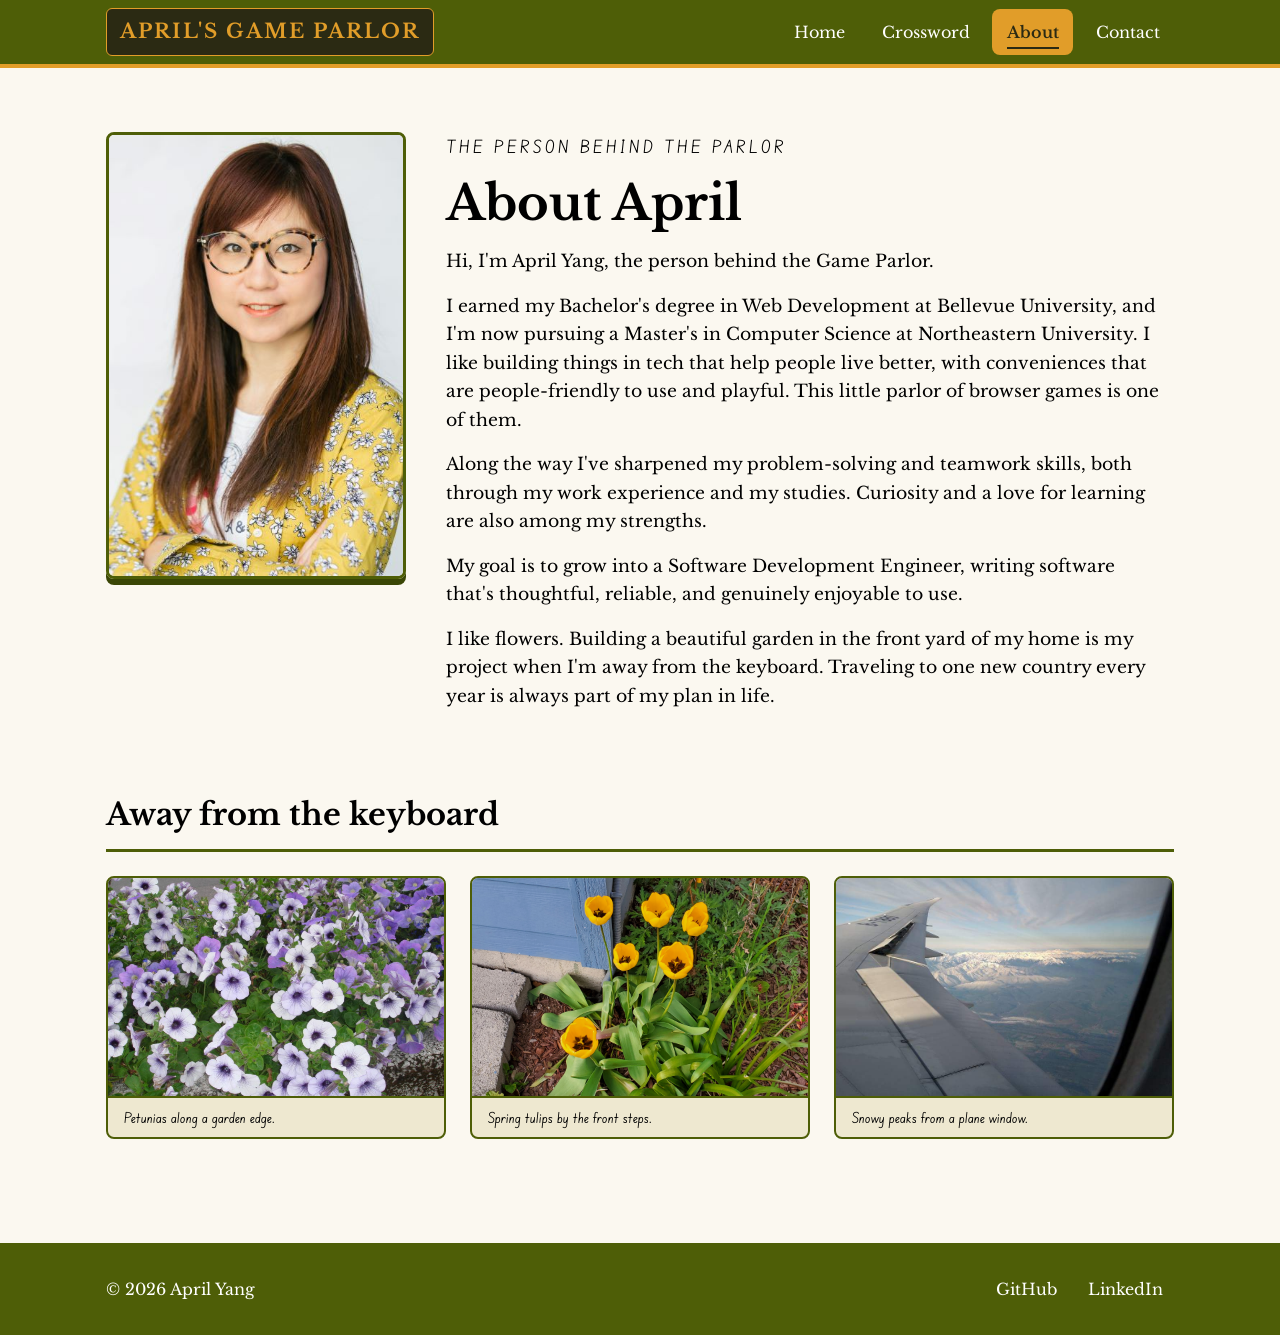
==== about.html @ 03cb05e6 "updated index.html and style.css, added about.html, contact.html, and images file" ====
<!--
  Title: The Game Parlor — About
  Author: April Yang
  Description: about.html — About page (CS5610 Project 1)
  Styles: shared in style.css
  Note: Real <img> elements with meaningful alt text (portrait + photo strip).
        No id attributes; nav/footer match the other pages.
-->
<!DOCTYPE html>
<html lang="en">
  <head>
    <meta charset="UTF-8" />
    <meta name="viewport" content="width=device-width, initial-scale=1.0" />
    <title>About April — April's Game Parlor</title>

    <link rel="preconnect" href="https://fonts.googleapis.com" />
    <link rel="preconnect" href="https://fonts.gstatic.com" crossorigin />
    <link
      href="https://fonts.googleapis.com/css2?family=Edu+SA+Beginner:wght@400;500;600&family=Libre+Baskerville:wght@400;700&display=swap"
      rel="stylesheet"
    />
    <link rel="stylesheet" href="./style.css" />
  </head>

  <body>
    <!-- ================= NAVBAR (same on every page) ================= -->
    <header class="site-header">
      <nav class="nav-inner" aria-label="Main navigation">
        <a class="brand" href="./index.html">April's Game Parlor</a>
        <ul class="nav-list">
          <li><a href="./index.html">Home</a></li>
          <li><a href="./crossword.html">Crossword</a></li>
          <li><a href="./about.html" aria-current="page">About</a></li>
          <li><a href="./contact.html">Contact</a></li>
        </ul>
      </nav>
    </header>

    <main>
      <!-- ================= INTRO: portrait + bio ================= -->
      <section class="about-intro" aria-label="About April">
        <figure class="portrait">
          <img
            src="./images/april-portrait.jpg"
            width="408"
            height="612"
            alt="April Yang, smiling, with long auburn hair and tortoiseshell glasses, wearing a yellow floral jacket"
          />
        </figure>

        <div class="bio">
          <p class="eyebrow">The person behind the parlor</p>
          <h1>About April</h1>

          <p>Hi, I'm April Yang, the person behind the Game Parlor.</p>

          <p>
            I earned my Bachelor's degree in Web Development at Bellevue
            University, and I'm now pursuing a Master's in Computer Science at
            Northeastern University. I like building things in tech that help
            people live better, with conveniences that are people-friendly to
            use and playful. This little parlor of browser games is one of them.
          </p>

          <p>
            Along the way I've sharpened my problem-solving and teamwork skills,
            both through my work experience and my studies. Curiosity and a love
            for learning are also among my strengths.
          </p>

          <p>
            My goal is to grow into a Software Development Engineer, writing
            software that's thoughtful, reliable, and genuinely enjoyable to use.
          </p>

          <p>
            I like flowers. Building a beautiful garden in the front yard of my
            home is my project when I'm away from the keyboard. Traveling to one
            new country every year is always part of my plan in life.
          </p>
        </div>
      </section>

      <!-- ================= PHOTO STRIP ================= -->
      <section class="gallery" aria-label="A few of my photos">
        <h2>Away from the keyboard</h2>
        <div class="photo-strip">
          <figure>
            <img
              src="./images/purple-flowers.jpg"
              width="640"
              height="480"
              loading="lazy"
              alt="A dense bed of purple-and-white petunias with dark violet veins"
            />
            <figcaption>Petunias along a garden edge.</figcaption>
          </figure>

          <figure>
            <img
              src="./images/yellow-tulips.jpg"
              width="1200"
              height="900"
              loading="lazy"
              alt="Six yellow tulips with dark centers blooming beside a blue house wall"
            />
            <figcaption>Spring tulips by the front steps.</figcaption>
          </figure>

          <figure>
            <img
              src="./images/mountains-from-plane.jpg"
              width="960"
              height="540"
              loading="lazy"
              alt="Snow-capped mountains and green valleys seen from an airplane window, with the wing in view"
            />
            <figcaption>Snowy peaks from a plane window.</figcaption>
          </figure>
        </div>
      </section>
    </main>

    <!-- ================= FOOTER (same on every page) ================= -->
    <footer class="site-footer">
      <div class="footer-inner">
        <p class="copyright">&copy; 2026 April Yang</p>
        <ul class="social">
          <li>
            <a href="https://github.com/aprilyanggarwood" target="_blank" rel="noopener">
              GitHub
            </a>
          </li>
          <li>
            <a href="https://www.linkedin.com/in/ying-april-yang-a9bb8720/" target="_blank" rel="noopener">
              LinkedIn
            </a>
          </li>
        </ul>
      </div>
    </footer>
  </body>
</html>
---- style.css ----
/* ============================================================
   The Game Parlor — shared stylesheet
   Author: April Yang
   Used by: index.html, crossword.html, about.html, contact.html
   ============================================================ */

/* ============================================================
   DESIGN TOKENS — defined once, reused everywhere
   (Project 1 requires custom properties for colors + spacing)
   ============================================================ */
:root {
  /* created palette, tuned for 4.5:1 contrast */
  --olive: #4e5e07;         /* olive — accents, borders, grid */
  --olive-deep: #3a4605;    /* deeper olive */
  --gold: #e19d29;     /* yellow-brown — wordmark, on the dark plaque */
  --plaque: #2b2a13;   /* dark backing so gold text clears 4.5:1 */
  --cream: #eee8d0;          /* card surface */
  --paper: #fbf8f0;          /* page background */
  --ink: #000000;            /* body text — black */
  --ink-soft: #5a4f63;       /* secondary text */
  --white: #ffffff;

  /* spacing scale */
  --sp-1: 0.5rem;
  --sp-2: 1rem;
  --sp-3: 1.5rem;
  --sp-4: 2.5rem;
  --sp-5: 4rem;

  /* type */
  --font-head: "Libre Baskerville", Georgia, serif;
  --font-play: "Edu SA Beginner", "Comic Sans MS", cursive;

  --radius: 8px;
  --line: 3px solid var(--olive);
}

*,
*::before,
*::after {
  box-sizing: border-box;
}

html {
  scroll-behavior: smooth;
}

body {
  margin: 0;
  min-height: 100vh;
  display: flex;
  flex-direction: column;
  font-family: var(--font-head);
  color: var(--ink);
  background-color: var(--paper);
  line-height: 1.65;
}

/* ============================================================
   NAVBAR — sticky, semantic <nav><ul><li><a>, keyboard-friendly.
   ============================================================ */
.site-header {
  position: sticky;   /* stays put on scroll, doesn't cover content */
  top: 0;
  z-index: 50;
  background-color: var(--olive);
  border-bottom: 4px solid var(--gold);
}

.nav-inner {
  max-width: 1100px;
  margin: 0 auto;
  padding: var(--sp-1) var(--sp-2);
  display: flex;              /* FLEXBOX */
  align-items: center;
  justify-content: space-between;
  gap: var(--sp-2);
  flex-wrap: wrap;
}

.brand {
  font-family: var(--font-head);
  font-size: 1.25rem;
  font-weight: 700;
  color: var(--gold);
  background: var(--plaque);
  border: 1px solid var(--gold);
  padding: 0.4rem 0.8rem;
  border-radius: 6px;
  text-decoration: none;
  text-transform: uppercase;
  letter-spacing: 2px;
}
.brand:hover {
  background: #1c1b0c;
}

.nav-list {
  list-style: none;
  margin: 0;
  padding: 0;
  display: flex;              /* FLEXBOX */
  gap: var(--sp-1);
  flex-wrap: wrap;
}

.nav-list a {
  position: relative;
  display: block;
  padding: 0.6rem 0.9rem;     /* comfortable 44px+ tap target */
  min-height: 44px;
  color: var(--white);
  font-family: var(--font-head);
  text-decoration: none;
  border-radius: 8px;
  transition: background-color 0.18s ease, color 0.18s ease;
}

/* animated underline via PSEUDO-ELEMENT + TRANSFORM */
.nav-list a::after {
  content: "";
  position: absolute;
  left: 0.9rem;
  right: 0.9rem;
  bottom: 0.35rem;
  height: 2px;
  background: var(--gold);
  transform: scaleX(0);
  transform-origin: left;
  transition: transform 0.2s ease;
}
.nav-list a:hover::after {
  transform: scaleX(1);
}

.nav-list a:hover {
  background-color: rgba(255, 255, 255, 0.12);
}

/* current page indicator */
.nav-list a[aria-current="page"] {
  background-color: var(--gold);
  color: var(--plaque);
  font-weight: 600;
}
.nav-list a[aria-current="page"]::after {
  transform: scaleX(1);
  background: var(--plaque);
}

/* visible keyboard focus everywhere */
a:focus-visible,
button:focus-visible {
  outline: 3px solid var(--olive-deep);
  outline-offset: 2px;
}
.site-header a:focus-visible {
  outline-color: var(--white);
}

/* ============================================================
   HERO
   ============================================================ */
main {
  width: 100%;
  max-width: 1100px;
  margin: 0 auto;
  flex: 1 0 auto;
  padding: var(--sp-5) var(--sp-2) var(--sp-4);
}

.hero {
  display: grid;                          /* GRID */
  grid-template-columns: 1.2fr 1fr;
  gap: var(--sp-4);
  align-items: center;
  margin-bottom: var(--sp-5);
}

.eyebrow {
  font-family: var(--font-play);
  text-transform: uppercase;
  letter-spacing: 3px;
  font-size: 0.8rem;
  color: var(--olive-deep);
  margin: 0 0 var(--sp-1);
}

.hero h1 {
  font-family: var(--font-head);
  font-size: clamp(2.4rem, 6vw, 3.6rem);
  line-height: 1.1;
  margin: 0 0 var(--sp-2);
  color: var(--ink);
}

.hero p {
  font-size: 1.1rem;
  color: var(--ink);
  max-width: 46ch;                         /* readable line length */
  margin: 0 0 var(--sp-3);
}

.cta {
  display: inline-block;
  font-family: var(--font-head);
  font-weight: 600;
  background-color: var(--olive);
  color: var(--white);
  text-decoration: none;
  padding: 0.85rem 1.6rem;
  min-height: 44px;
  border-radius: var(--radius);
  border: 2px solid var(--olive);
  transition: transform 0.15s ease, background-color 0.15s ease;
}
.cta:hover {
  background-color: var(--gold);
  color: var(--plaque);
  border-color: var(--gold);
  transform: translateY(-2px);
}
.cta:active {
  transform: translateY(0);
}

/* four mini game "screens" — one hint per game, decorative */
.hero-screens {
  display: grid;                          /* GRID */
  grid-template-columns: repeat(2, 1fr);
  gap: var(--sp-2);
  width: min(340px, 100%);
  margin-left: auto;
}
.screen {
  aspect-ratio: 1;
  background: var(--white);
  border: 3px solid var(--olive);
  border-radius: 12px;
  padding: 0.9rem;
  display: flex;
  align-items: center;
  justify-content: center;
  color: var(--olive);
}
.screen svg {
  width: 100%;
  height: 100%;
  display: block;
}

/* ============================================================
   GAMES — responsive GRID of cabinets
   ============================================================ */
.games h2 {
  font-family: var(--font-head);
  font-size: 1.9rem;
  color: var(--ink);
  border-bottom: var(--line);
  padding-bottom: var(--sp-1);
  margin-bottom: var(--sp-3);
}

.cabinet-grid {
  display: grid;                          /* GRID */
  grid-template-columns: repeat(auto-fit, minmax(220px, 1fr));
  gap: var(--sp-3);
}

.cabinet {
  background-color: var(--cream);
  border: 2px solid var(--olive);
  border-radius: var(--radius);
  box-shadow: inset 0 0 0 1px var(--olive);
  padding: var(--sp-3);
  display: flex;                          /* FLEXBOX */
  flex-direction: column;
  gap: var(--sp-1);
  min-height: 220px;
}

.cabinet h3 {
  font-family: var(--font-head);
  font-size: 1.35rem;
  margin: 0;
  color: var(--ink);
}

.cabinet p {
  margin: 0;
  color: var(--ink);
  flex-grow: 1;
}

.tag {
  align-self: flex-start;
  font-family: var(--font-head);
  font-size: 0.72rem;
  font-weight: 700;
  text-transform: uppercase;
  letter-spacing: 1px;
  padding: 0.25rem 0.7rem;
  border-radius: 999px;
}
.tag.live {
  background: var(--olive-deep);
  color: var(--cream);
}
.tag.soon {
  background: transparent;
  color: var(--olive-deep);
  border: 1px solid var(--olive-deep);
}

/* the live cabinet is a real link — lifts on hover/focus */
a.cabinet {
  text-decoration: none;
  transition: transform 0.15s ease, box-shadow 0.15s ease;
}
a.cabinet:hover,
a.cabinet:focus-visible {
  transform: translateY(-4px);
  box-shadow: 0 8px 0 var(--olive-deep);
}

.cabinet.locked {
  opacity: 0.7;
  border-style: dashed;
}

.play-label {
  align-self: flex-start;
  font-family: var(--font-play);
  font-weight: 600;
  color: var(--gold);
  background: var(--plaque);
  padding: 0.3rem 0.75rem;
  border-radius: 6px;
}

/* ============================================================
   FOOTER - site footer styles, shared across all pages.
   ============================================================ */
.site-footer {
  background-color: var(--olive);
  color: var(--white);
  margin-top: var(--sp-5);
}
.footer-inner {
  max-width: 1100px;
  margin: 0 auto;
  padding: var(--sp-3) var(--sp-2);
  display: flex;                          /* FLEXBOX */
  align-items: center;
  justify-content: space-between;
  gap: var(--sp-2);
  flex-wrap: wrap;
}
.copyright {
  font-family: var(--font-head);
  margin: 0;
}
.social {
  list-style: none;
  display: flex;
  gap: var(--sp-1);
  margin: 0;
  padding: 0;
}
.social a {
  display: inline-flex;
  align-items: center;
  gap: 0.4rem;
  min-height: 44px;
  padding: 0.4rem 0.7rem;
  color: var(--white);
  text-decoration: none;
  border-radius: 8px;
  transition: background-color 0.18s ease;
}
.social a:hover {
  background-color: var(--gold);
  color: var(--plaque);
}

/* ============================================================
   RESPONSIVE — @media
   ============================================================ */
@media (max-width: 720px) {
  .hero {
    grid-template-columns: 1fr;
    text-align: center;
  }
  .hero-screens {
    margin: 0 auto;
  }
  .nav-inner {
    justify-content: center;
  }
}

@media (prefers-reduced-motion: reduce) {
  *,
  *::before,
  *::after {
    transition: none !important;
    scroll-behavior: auto !important;
  }
}

/* ============================================================
   CROSSWORD PAGE (crossword.html)
   ============================================================ */
.puzzle-intro {
  max-width: 60ch;
  margin-bottom: var(--sp-3);
}

/* ---- reveal controls ---------------------------------------- */
/* global "reveal all" toggle, sits above the board */
.reveal-all-label {
  font-family: var(--font-head);
  cursor: pointer;
  display: inline-flex;
  align-items: center;
  gap: 0.45rem;
  min-height: 44px;
  padding: 0 0.7rem;
  border: 2px solid var(--olive);
  border-radius: var(--radius);
  background: var(--cream);
  color: var(--ink);
}
.reveal-all {
  width: 22px;
  height: 22px;
  accent-color: var(--olive);
  cursor: pointer;
}

/* the grid — GRID (6 x 6) */
.board {
  display: grid;
  grid-template-columns: repeat(6, 1fr);
  gap: 4px;
  width: min(420px, 100%);
  margin-top: var(--sp-3);
  margin-bottom: var(--sp-4);
}

.cell {
  position: relative;
  aspect-ratio: 1;
  background: var(--white);
  border: 2px solid var(--olive);
  border-radius: 3px;
  transition: box-shadow 0.12s ease, transform 0.12s ease, background 0.12s ease;
}

/* black squares — no input inside */
.cell.block {
  background: var(--olive);
  border-color: var(--olive-deep);
}

/* small clue number in the corner — cream chip keeps it legible on both
   the white square and the dark answer overlay when revealed */
.cell .num {
  position: absolute;
  top: 2px;
  left: 2px;
  z-index: 2;
  padding: 0 2px;
  border-radius: 2px;
  background: var(--cream);
  font-family: var(--font-head);
  font-weight: 700;
  font-size: 0.6rem;
  line-height: 1.2;
  color: var(--olive-deep);
  pointer-events: none;
  transition: color 0.12s ease, transform 0.12s ease;
}

/* the typeable letter box */
.cell input {
  width: 100%;
  height: 100%;
  border: none;
  background: transparent;
  text-align: center;
  text-transform: uppercase;
  font-family: var(--font-head);
  font-weight: 700;
  font-size: 1.4rem;
  color: var(--ink);
  border-radius: 3px;
}
.cell input:focus {
  outline: none;
}

/* ACTIVE-CELL HIGHLIGHT — make the focused square and its number pop.
   :focus-within lets the wrapping .cell react while its <input> has focus. */
.cell:focus-within {
  background: #f6efcf;
  border-color: var(--olive-deep);
  box-shadow: 0 0 0 3px var(--gold), 0 4px 10px rgba(0, 0, 0, 0.22);
  transform: scale(1.06);
  z-index: 3;
}
.cell:focus-within .num {
  transform: scale(1.35);
  transform-origin: top left;
}
/* stronger ring for keyboard users */
.cell input:focus-visible {
  outline: 3px solid var(--olive-deep);
  outline-offset: -3px;
}

/* the answer overlay, hidden until revealed */
.cell .answer {
  position: absolute;
  inset: 0;
  display: none;
  align-items: center;
  justify-content: center;
  font-family: var(--font-head);
  font-weight: 700;
  font-size: 1.4rem;
  color: var(--gold);
  background: var(--plaque);
  border-radius: 3px;
  pointer-events: none;
  z-index: 1;
}

/* GLOBAL reveal — the "reveal all" checkbox shows every answer */
main:has(.reveal-all:checked) .answer {
  display: flex;
}

/* PER-WORD reveal — each clue's "hint" checkbox shows only its own word.
   Cells carry a class per Across word (aN) and per Down word (dN). */
main:has(.toggle-a1:checked) .answer.a1 { display: flex; }
main:has(.toggle-a6:checked) .answer.a6 { display: flex; }
main:has(.toggle-a7:checked) .answer.a7 { display: flex; }
main:has(.toggle-a8:checked) .answer.a8 { display: flex; }
main:has(.toggle-a10:checked) .answer.a10 { display: flex; }
main:has(.toggle-a11:checked) .answer.a11 { display: flex; }
main:has(.toggle-d2:checked) .answer.d2 { display: flex; }
main:has(.toggle-d3:checked) .answer.d3 { display: flex; }
main:has(.toggle-d4:checked) .answer.d4 { display: flex; }
main:has(.toggle-d5:checked) .answer.d5 { display: flex; }
main:has(.toggle-d7:checked) .answer.d7 { display: flex; }
main:has(.toggle-d9:checked) .answer.d9 { display: flex; }

/* clue lists */
.clues {
  display: grid;                 /* GRID */
  grid-template-columns: repeat(2, 1fr);
  gap: var(--sp-4);
}
.clues h2 {
  font-family: var(--font-head);
  font-size: 1.3rem;
  color: var(--ink);
  border-bottom: var(--line);
  padding-bottom: var(--sp-1);
  margin: 0 0 var(--sp-2);
}
.clues ul {
  list-style: none;
  margin: 0;
  padding: 0;
}
.clues li {
  margin-bottom: var(--sp-1);
  display: flex;
  align-items: baseline;
  gap: 0.15rem;
  flex-wrap: wrap;
}
.clues .cnum {
  font-family: var(--font-head);
  font-weight: 700;
  color: var(--olive-deep);
  margin-right: 0.3rem;
}

/* per-word "hint" toggle at the end of each clue */
.reveal-word {
  margin-left: auto;
  display: inline-flex;
  align-items: center;
  gap: 0.3rem;
  min-height: 44px;             /* keeps a comfortable tap target */
  padding: 0 0.5rem;
  cursor: pointer;
  font-family: var(--font-play);
  font-size: 0.9rem;
  color: var(--olive-deep);
}
.reveal-word:hover .reveal-word-text {
  text-decoration: underline;
}
.reveal-mini {
  width: 16px;
  height: 16px;
  accent-color: var(--olive);
  cursor: pointer;
}
.reveal-word-text {
  user-select: none;
}

@media (max-width: 560px) {
  .clues {
    grid-template-columns: 1fr;
  }
}

/* ============================================================
   ABOUT PAGE (about.html)
   ============================================================ */
.about-intro {
  display: grid;                          /* GRID */
  grid-template-columns: minmax(220px, 300px) 1fr;
  gap: var(--sp-4);
  align-items: start;
  margin-bottom: var(--sp-5);
}
.portrait {
  margin: 0;
}
.portrait img {
  width: 100%;
  height: auto;
  display: block;
  border: 3px solid var(--olive);
  border-radius: var(--radius);
  box-shadow: 0 6px 0 var(--olive-deep);
}
.bio h1 {
  font-family: var(--font-head);
  font-size: clamp(2rem, 5vw, 3rem);
  line-height: 1.15;
  margin: 0 0 var(--sp-2);
  color: var(--ink);
}
.bio p {
  font-size: 1.08rem;
  color: var(--ink);
  max-width: 60ch;
  margin: 0 0 var(--sp-2);
}

/* photo strip */
.gallery h2 {
  font-family: var(--font-head);
  font-size: 1.9rem;
  color: var(--ink);
  border-bottom: var(--line);
  padding-bottom: var(--sp-1);
  margin-bottom: var(--sp-3);
}
.photo-strip {
  display: grid;                          /* GRID */
  grid-template-columns: repeat(auto-fit, minmax(220px, 1fr));
  gap: var(--sp-3);
}
.photo-strip figure {
  margin: 0;
  background: var(--cream);
  border: 2px solid var(--olive);
  border-radius: var(--radius);
  overflow: hidden;
  display: flex;                          /* FLEXBOX */
  flex-direction: column;
}
.photo-strip img {
  width: 100%;
  height: 220px;
  object-fit: cover;
  display: block;
  border-bottom: 2px solid var(--olive);
}
.photo-strip figcaption {
  padding: var(--sp-1) var(--sp-2);
  font-family: var(--font-play);
  font-size: 0.9rem;
  color: var(--ink);
}

@media (max-width: 720px) {
  .about-intro {
    grid-template-columns: 1fr;
    justify-items: center;
  }
  .portrait {
    max-width: 260px;
  }
}

/* ============================================================
   CONTACT PAGE (contact.html)
   ============================================================ */
.lead {
  max-width: 60ch;
  font-size: 1.08rem;
  color: var(--ink);
  margin: 0 0 var(--sp-4);
}

.contact-layout {
  display: grid;                          /* GRID */
  grid-template-columns: 1fr 1.2fr;
  gap: var(--sp-4);
  align-items: start;
}

.contact-info h2,
.contact-form-section h2 {
  font-family: var(--font-head);
  font-size: 1.5rem;
  color: var(--ink);
  border-bottom: var(--line);
  padding-bottom: var(--sp-1);
  margin: 0 0 var(--sp-2);
}

/* direct-contact links, each with an icon in front */
.contact-list {
  list-style: none;
  margin: 0;
  padding: 0;
  display: flex;                          /* FLEXBOX */
  flex-direction: column;
  gap: var(--sp-1);
}
.contact-list a {
  display: flex;                          /* FLEXBOX */
  align-items: center;
  gap: 0.75rem;
  min-height: 44px;
  padding: 0.5rem 0.7rem;
  border-radius: var(--radius);
  color: var(--ink);
  text-decoration: none;
  transition: background-color 0.15s ease, transform 0.15s ease;
}
.contact-list a:hover,
.contact-list a:focus-visible {
  background: var(--cream);
  transform: translateX(3px);
}
.contact-icon {
  flex: 0 0 auto;
  width: 38px;
  height: 38px;
  display: inline-flex;
  align-items: center;
  justify-content: center;
  background: var(--olive);
  color: var(--white);
  border-radius: 50%;
}
.contact-icon svg {
  width: 20px;
  height: 20px;
  display: block;
}
.contact-icon i {
  font-size: 18px;
  line-height: 1;
}
.contact-text {
  font-family: var(--font-head);
  word-break: break-word;
}

/* the message form */
.contact-form {
  display: flex;                          /* FLEXBOX */
  flex-direction: column;
  gap: var(--sp-2);
  background: var(--cream);
  border: 2px solid var(--olive);
  border-radius: var(--radius);
  padding: var(--sp-3);
}
.field {
  display: flex;
  flex-direction: column;
  gap: 0.35rem;
}
.field-label {
  font-family: var(--font-head);
  font-weight: 700;
  color: var(--ink);
}
.field input,
.field textarea {
  font-family: var(--font-head);
  font-size: 1rem;
  color: var(--ink);
  background: var(--white);
  border: 2px solid var(--olive);
  border-radius: var(--radius);
  padding: 0.6rem 0.7rem;
  min-height: 44px;
  width: 100%;
}
.field textarea {
  min-height: 120px;
  resize: vertical;
}
.field input:focus-visible,
.field textarea:focus-visible {
  outline: 3px solid var(--olive-deep);
  outline-offset: 1px;
  border-color: var(--olive-deep);
}
/* submit button reuses the .cta look; here it's a real <button> */
.contact-form button.cta {
  cursor: pointer;
  align-self: flex-start;
  font-size: 1rem;
}
.form-note {
  font-size: 0.85rem;
  color: var(--ink);
  margin: 0;
}

@media (max-width: 720px) {
  .contact-layout {
    grid-template-columns: 1fr;
  }
}

/* screen-reader-only helper (visually hidden, still announced) */
.sr-only {
  position: absolute;
  width: 1px;
  height: 1px;
  padding: 0;
  margin: -1px;
  overflow: hidden;
  clip: rect(0, 0, 0, 0);
  white-space: nowrap;
  border: 0;
}
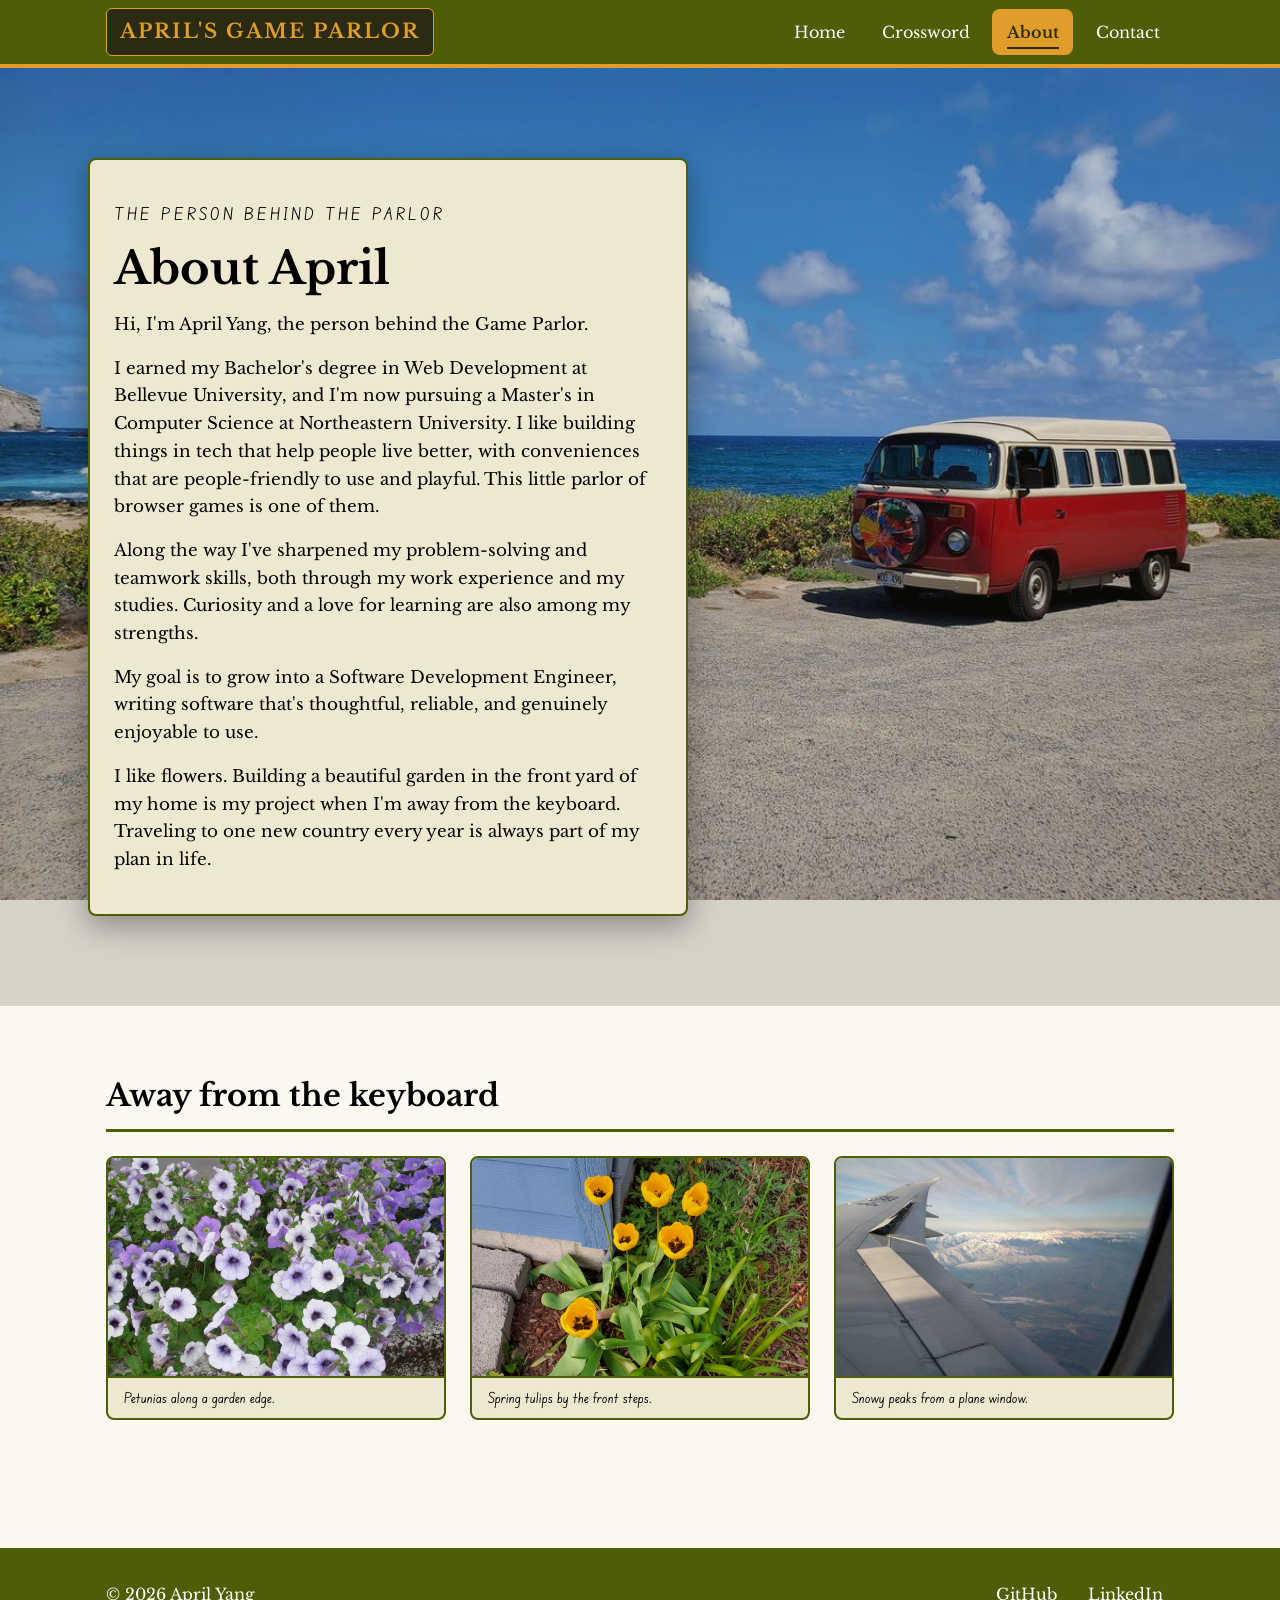
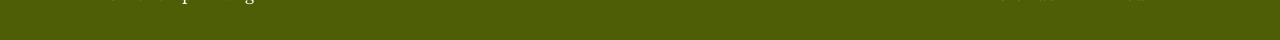
==== commit 8e6c3112: "modified files, replaced images, and added readme.md" ====
--- a/about.html
+++ b/about.html
@@ -11,6 +11,7 @@
   <head>
     <meta charset="UTF-8" />
     <meta name="viewport" content="width=device-width, initial-scale=1.0" />
+    <meta name="description" content="About April Yang, the maker behind the Game Parlor: a web developer and computer science graduate student working toward a Software Development Engineer role." />
     <title>About April — April's Game Parlor</title>
 
     <link rel="preconnect" href="https://fonts.googleapis.com" />
@@ -36,19 +37,12 @@
       </nav>
     </header>
 
-    <main>
-      <!-- ================= INTRO: portrait + bio ================= -->
-      <section class="about-intro" aria-label="About April">
-        <figure class="portrait">
-          <img
-            src="./images/april-portrait.jpg"
-            width="408"
-            height="612"
-            alt="April Yang, smiling, with long auburn hair and tortoiseshell glasses, wearing a yellow floral jacket"
-          />
-        </figure>
-
-        <div class="bio">
+    <main class="about-main">
+      <!-- ================= INTRO: van background + bio card ================= -->
+      <!-- The van photo is a decorative CSS background on .about-hero.
+           The bio sits in an opaque .bio-card so its text keeps full contrast. -->
+      <section class="about-hero" aria-label="About April">
+        <div class="bio-card">
           <p class="eyebrow">The person behind the parlor</p>
           <h1>About April</h1>
 
--- a/style.css
+++ b/style.css
@@ -323,8 +323,10 @@
   box-shadow: 0 8px 0 var(--olive-deep);
 }
 
+/* locked cabinets read as "not yet playable" without dimming the text.
+   (opacity:0.7 used to drop the COMING SOON tag below 4.5:1 contrast) */
 .cabinet.locked {
-  opacity: 0.7;
+  background: var(--paper);
   border-style: dashed;
 }
 
@@ -624,36 +626,67 @@
 /* ============================================================
    ABOUT PAGE (about.html)
    ============================================================ */
-.about-intro {
-  display: grid;                          /* GRID */
-  grid-template-columns: minmax(220px, 300px) 1fr;
-  gap: var(--sp-4);
-  align-items: start;
-  margin-bottom: var(--sp-5);
-}
-.portrait {
-  margin: 0;
-}
-.portrait img {
-  width: 100%;
-  height: auto;
-  display: block;
-  border: 3px solid var(--olive);
+/* the About page lets its hero span full width, so this <main> drops the
+   shared max-width + padding; inner sections re-constrain themselves */
+.about-main {
+  max-width: none;
+  padding: 0;
+}
+
+/* full-bleed hero with the van photo as a background */
+.about-hero {
+  position: relative;
+  background-image: url("./images/red-van-coast.jpg");
+  background-size: cover;
+  background-position: center 40%;
+  background-attachment: fixed;             /* gentle parallax on desktop */
+  padding: clamp(3rem, 10vh, 7rem) var(--sp-2);
+  display: flex;                            /* FLEXBOX */
+  justify-content: flex-end;                /* card toward the right, near the van */
+}
+/* light, even scrim keeps the photo vibrant while helping the card stand out */
+.about-hero::before {
+  content: "";
+  position: absolute;
+  inset: 0;
+  background: rgba(43, 42, 19, 0.18);
+}
+/* opaque card keeps the bio text at full contrast over the photo.
+   margin-right is a % of the width, so the card's right edge lands at a
+   fixed ~55% at every screen size — just left of the van, never over it.
+   (Smaller margin-right = card moves right toward the van.) */
+.bio-card {
+  position: relative;
+  max-width: 600px;
+  background: var(--cream);
+  border: 2px solid var(--olive);
   border-radius: var(--radius);
-  box-shadow: 0 6px 0 var(--olive-deep);
-}
-.bio h1 {
-  font-family: var(--font-head);
-  font-size: clamp(2rem, 5vw, 3rem);
+  box-shadow: 0 10px 30px rgba(0, 0, 0, 0.35);
+  padding: var(--sp-4) var(--sp-3);
+  margin: 0 45vw 0 0;
+}
+.bio-card h1 {
+  font-family: var(--font-head);
+  font-size: clamp(2rem, 5vw, 2.8rem);
   line-height: 1.15;
   margin: 0 0 var(--sp-2);
   color: var(--ink);
 }
-.bio p {
-  font-size: 1.08rem;
+.bio-card p {
+  font-size: 1.05rem;
   color: var(--ink);
   max-width: 60ch;
   margin: 0 0 var(--sp-2);
+}
+.bio-card p:last-child {
+  margin-bottom: 0;
+}
+
+/* the photo strip sits below on paper, re-constrained to the content width */
+.gallery {
+  max-width: 1100px;
+  margin: 0 auto;
+  padding: var(--sp-4) var(--sp-2) var(--sp-5);
 }
 
 /* photo strip */
@@ -694,12 +727,14 @@
 }
 
 @media (max-width: 720px) {
-  .about-intro {
-    grid-template-columns: 1fr;
-    justify-items: center;
+  /* fixed backgrounds are unreliable on mobile; use scroll + centered focus */
+  .about-hero {
+    background-attachment: scroll;
+    background-position: center;
+    padding: var(--sp-4) var(--sp-2);
   }
-  .portrait {
-    max-width: 260px;
+  .bio-card {
+    margin: 0 auto;
   }
 }
 
